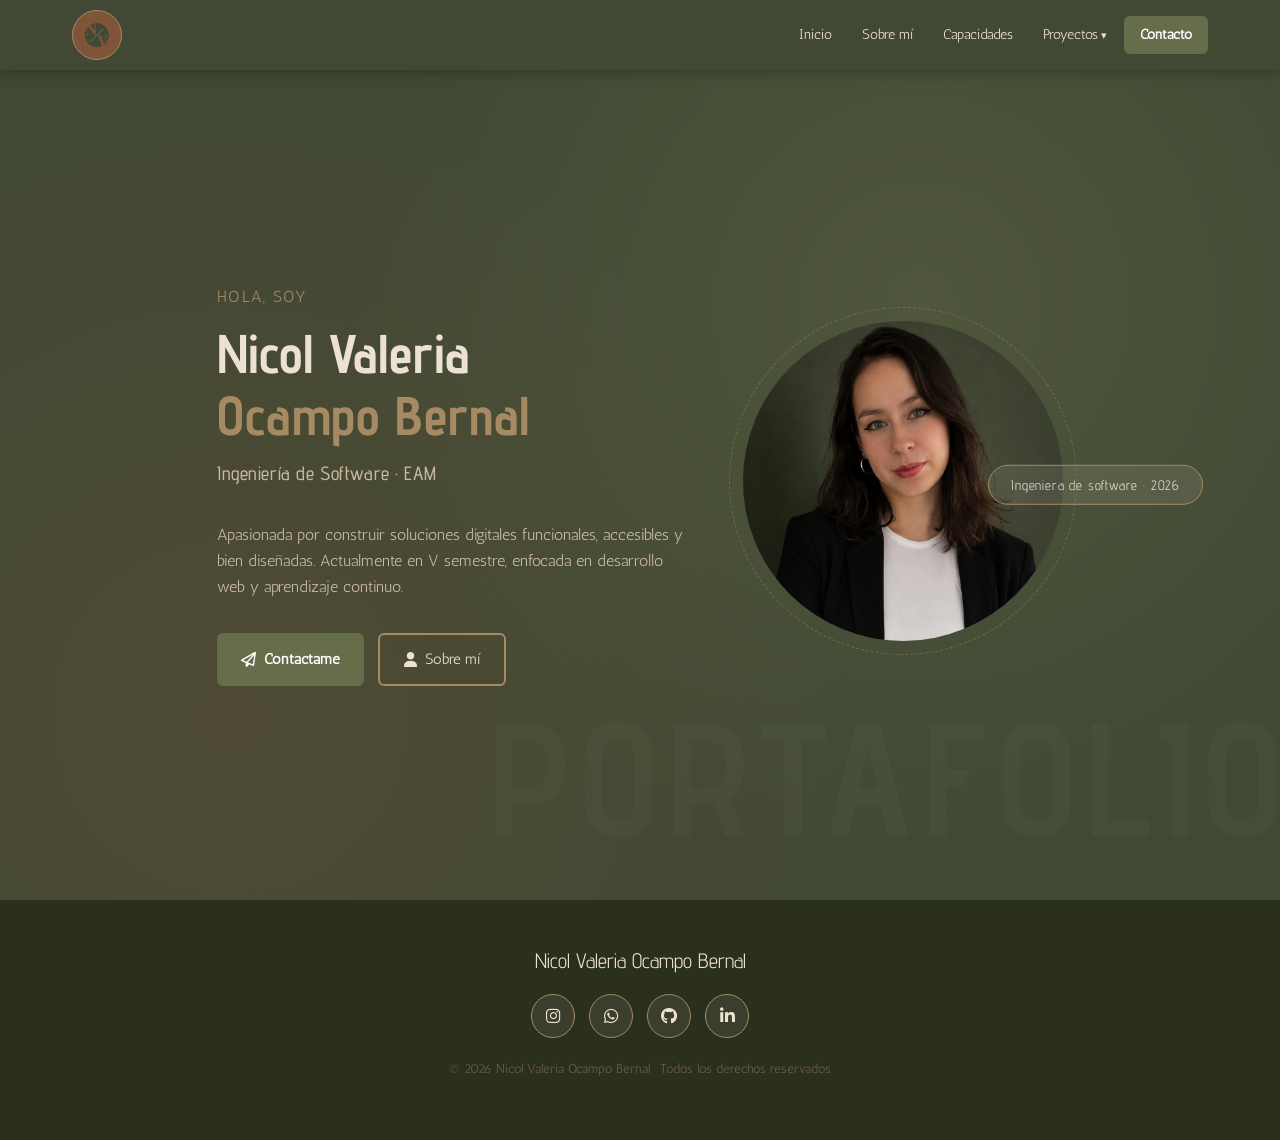
==== index.html @ 6e6e70b7 "Listo" ====
<!DOCTYPE html>
<html lang="es">
<head>
    <meta charset="UTF-8">
    <meta name="viewport" content="width=device-width, initial-scale=1.0">
    <title>Inicio — Portafolio</title>

    <link href="https://fonts.googleapis.com/css2?family=Advent+Pro&family=Antic&display=swap" rel="stylesheet">
    <link rel="stylesheet" href="https://cdnjs.cloudflare.com/ajax/libs/font-awesome/6.5.1/css/all.min.css">
    <link rel="stylesheet" href="../css/style.css">
</head>
<body>

<header>
    <div class="header-inner">
        <div class="header-logo">
            <img src="./img/NVverde.png" alt="Logo">
        </div>
        <nav aria-label="Navegación principal">
            <ul>
                <li><a href="index.html">Inicio</a></li>
                <li><a href="./html/sobre-mi.html">Sobre mí</a></li>
                <li><a href="./html/capacidades.html">Capacidades</a></li>
                <li class="has-submenu">
                    <a href="./html/proyectos.html" aria-haspopup="true">Proyectos</a>
                    <ul class="submenu" role="menu">
                        <li role="menuitem"><a href="#proyectos" onclick="showTab('p1')">Calculadora Web</a></li>
                        <li role="menuitem"><a href="#proyectos" onclick="showTab('p2')">App del Clima</a></li>
                        <li role="menuitem"><a href="#proyectos" onclick="showTab('p3')">CRUD de Tareas</a></li>
                    </ul>
                </li>
                <li class="nav-cta"><a href="./html/contacto.html">Contacto</a></li>
            </ul>
        </nav>
    </div>
</header>

<main>
    <section id="inicio">
        <div class="container">
            <div class="hero-inner">
                <div class="hero-text fade-in">
                    <small> Hola, soy</small>
                    <h1>Nicol Valeria<br /><span>Ocampo Bernal</span></h1>
                    <p class="hero-role">Ingeniería de Software · EAM</p>
                    <p>Apasionada por construir soluciones digitales funcionales, accesibles y bien diseñadas. Actualmente en V semestre, enfocada en desarrollo web y aprendizaje continuo.</p>
                    <div class="hero-actions">
                        <a href="./html/contacto.html" class="btn btn-primary"><i class="fa-regular fa-paper-plane"></i> Contáctame</a>
                        <a href="./html/sobre-mi.html"  class="btn btn-outline"><i class="fa-solid fa-user"></i> Sobre mí</a>
                    </div>
                </div>

                <div class="hero-visual fade-in" style="transition-delay:.18s">
                    <div class="avatar-ring">
                        <div class="avatar-circle">
                            <img src="./img/io.png" alt="Foto de perfil">
                        </div>
                    </div>
                </div>
                    <div class="hero-badge">Ingeniera de software · 2026</div>
                </div>
            </div>
        </div>
    </section>
</main>

<script src="script.js"></script>
</body>
<footer>
    <div class="footer-inner">
        <p class="footer-name">Nicol Valeria Ocampo Bernal</p>
        <div class="footer-social">
            <a href="https://www.instagram.com/nicolsita9906/" class="social-btn" aria-label="Instagram"><i class="fa-brands fa-instagram"></i></a>
            <a href="https://wa.me/573004217628" class="social-btn" aria-label="WhatsApp"><i class="fa-brands fa-whatsapp"></i></a>
            <a href="https://github.com/Nicolsita9906" class="social-btn" aria-label="GitHub"><i class="fa-brands fa-github"></i></a>
            <a href="https://www.linkedin.com/in/nicol-valeria-ocampo-bernal-25b76735a/" class="social-btn" aria-label="LinkedIn"><i class="fa-brands fa-linkedin-in"></i></a>
        </div>
        <p class="footer-copy">&copy; 2026 Nicol Valeria Ocampo Bernal · Todos los derechos reservados</p>
    </div>
</footer>
</html>
---- css/style.css ----
:root {
    --brown-dark:   #7f5539;
    --brown-mid:    #a68a64;
    --cream:        #ede0d4;
    --green-accent: #656d4a;
    --green-dark:   #414833;
    --hover-green:  #2F4228;
    --hover-link:   #A68B5B;
    --active-btn:   #1E2D1A;
    --focus-color:  #4A6741;
    --font-title: 'Advent Pro', sans-serif;
    --font-body:  'Antic', serif;
    --section-pad: 72px 0;
    --card-pad: 20px 24px;
    --btn-pad: 12px 24px;
}

*, *::before, *::after { box-sizing: border-box; margin: 0; padding: 0; }
html { scroll-behavior: smooth; }
body { background: var(--cream); color: var(--green-dark); font-family: var(--font-body); font-size: 16px; line-height: 1.65; }

h1 { font-family: var(--font-title); font-weight: 700; font-size: 2.25rem; line-height: 1.15; }
h2 { font-family: var(--font-title); font-weight: 600; font-size: 1.75rem; }
h3 { font-family: var(--font-title); font-weight: 500; font-size: 1.375rem; }
h4 { font-family: var(--font-body); font-weight: 400; font-size: 1.125rem; }
p  { margin-bottom: 16px; }
a  { text-decoration: none; color: inherit; }

/* HEADER */
header {
    position: fixed; top: 0; left: 0; right: 0; z-index: 1000;
    background: var(--green-dark);
    box-shadow: 0 2px 14px rgba(0,0,0,.3);
}
.header-inner {
    max-width: 1200px; margin: 0 auto; padding: 0 32px;
    height: 70px; display: flex; align-items: center; gap: 20px;
}
.header-logo {
    width: 50px;
    height: 50px;
    border-radius: 50%;
    border: 1px solid var(--brown-mid);
    background: var(--brown-dark);
    display: flex;
    align-items: center;
    justify-content: center;
    flex-shrink: 0;
    overflow: hidden;
    display: block;
}

.header-logo img {
    width: 100%;
    height: 100%;
    object-fit: contain;
}
nav { margin-left: auto; }
nav ul { list-style: none; display: flex; align-items: center; gap: 4px; }
nav ul li { position: relative; }
nav ul li a {
    font-family: var(--font-body); font-size: .9rem; color: var(--cream);
    padding: 6px 13px; border-radius: 4px; display: block;
    transition: color .2s;
}
nav ul li a:hover { color: var(--hover-link); text-decoration: underline; }
nav ul li a:focus-visible { outline: 2px solid var(--focus-color); }
nav ul li.nav-cta a {
    background: var(--green-accent); color: #fff;
    border-radius: 6px; padding: 7px 16px; font-weight: 600;
}
nav ul li.nav-cta a:hover { background: var(--hover-green); text-decoration: none; }
.has-submenu > a::after { content: " ▾"; font-size: .68rem; }
.submenu {
    display: none; position: absolute; top: calc(100% + 8px); left: 0;
    background: var(--green-dark); border: 1px solid var(--brown-mid);
    border-radius: 8px; min-width: 210px; padding: 6px 0;
    box-shadow: 0 8px 24px rgba(0,0,0,.3);
}
.has-submenu:hover .submenu,
.has-submenu:focus-within .submenu { display: block; }
.submenu li a { padding: 10px 20px; font-size: .85rem; border-radius: 0; }
.submenu li a:hover { background: rgba(255,255,255,.07); color: var(--hover-link); text-decoration: none; }

main { margin-top: 70px; }

.container { max-width: 1200px; margin: 0 auto; padding: 0 32px; }

section { padding: var(--section-pad); }

.section-label {
    display: flex; align-items: center; gap: 14px; margin-bottom: 44px;
}
.section-label h2 { color: var(--brown-dark); white-space: nowrap; }
.section-label::after {
    content: ''; flex: 1; height: 2px;
    background: linear-gradient(to right, var(--brown-mid), transparent);
    border-radius: 2px;
}

/* BUTTONS */
.btn {
    display: inline-flex; align-items: center; gap: 8px;
    padding: var(--btn-pad); border-radius: 6px;
    font-family: var(--font-body); font-size: .9375rem;
    cursor: pointer; transition: background .2s, transform .15s, color .2s, border-color .2s;
    border: none;
}
.btn:focus-visible { outline: 2px solid var(--focus-color); }
.btn:active { transform: scale(0.97); background: var(--active-btn); }
.btn-primary { background: var(--green-accent); color: #fff; font-weight: 600; }
.btn-primary:hover { background: var(--hover-green); }
.btn-outline { background: transparent; color: var(--cream); border: 2px solid var(--brown-mid); }
.btn-outline:hover { border-color: var(--hover-link); color: var(--hover-link); }

/* HERO */
#inicio {
    background: var(--green-dark); min-height: calc(100vh - 70px);
    display: flex; align-items: center; position: relative; overflow: hidden;
}
#inicio::before {
    content: ''; position: absolute; inset: 0; pointer-events: none;
    background-image:
            radial-gradient(circle at 72% 28%, rgba(101,109,74,.38) 0%, transparent 52%),
            radial-gradient(circle at 18% 78%, rgba(127,85,57,.22) 0%, transparent 50%);
}
#inicio::after {
    content: 'PORTAFOLIO'; position: absolute; bottom: -10px; right: -10px;
    font-family: var(--font-title); font-size: 10rem; font-weight: 700;
    color: rgba(255,255,255,.025); letter-spacing: .05em; pointer-events: none; user-select: none;
    white-space: nowrap;
}
.hero-inner {
    display: flex; align-items: center; justify-content: space-between;
    gap: 56px; position: relative; z-index: 1; width: 100%;
}
.hero-text { flex: 1; }
.hero-text small {
    font-size: 1rem; color: var(--brown-mid); letter-spacing: .08em;
    text-transform: uppercase; display: block; margin-bottom: 12px;
}
.hero-text h1 { font-size: clamp(2.1rem, 4.5vw, 3.4rem); color: var(--cream); margin-bottom: 10px; }
.hero-text h1 span { color: var(--brown-mid); }
.hero-role {
    font-family: var(--font-title); font-size: 1.2rem; font-weight: 500;
    color: var(--green-accent); margin-bottom: 22px; letter-spacing: .03em;
}
.hero-text p { color: #c8b89e; max-width: 470px; margin-bottom: 32px; }
.hero-actions { display: flex; gap: 14px; flex-wrap: wrap; }

.hero-visual { flex-shrink: 0; text-align: center; }
.avatar-ring {
    position: relative; display: inline-block;
}
.avatar-ring::before {
    content: ''; position: absolute; inset: -14px; border-radius: 50%;
    border: 1px dashed var(--brown-mid); opacity: .45;
    animation: spin 22s linear infinite;
}
@keyframes spin { to { transform: rotate(360deg); } }
.avatar-circle {
    width: 320px;
    height: 320px;
    border-radius: 50%;
    overflow: hidden;
}

.avatar-circle img {
    width: 100%;
    height: 100%;
    object-fit: cover;
    object-position: center top;
}
.hero-badge {
    position: absolute;
    right: -140px;
    top: 50%;
    transform: translateY(-50%);

    background: rgba(237,224,212,.1);
    color: var(--cream);
    padding: 8px 22px;
    border-radius: 20px;
    border: 1px solid var(--brown-mid);
    font-family: var(--font-title);
    font-size: .85rem;
    letter-spacing: .06em;
    white-space: nowrap;
}

/* SOBRE MÍ */
#sobre-mi { background: var(--cream); }
.sobre-grid { display: flex; gap: 64px; align-items: flex-start; }
.sobre-text { flex: 1; }
.sobre-text p { color: #4a3b2c; }
.sobre-aside { flex-shrink: 0; width: 260px; display: flex; flex-direction: column; gap: 16px; align-items: center; }
.sobre-img {
    width: 300px;
    height: 300px;
    border-radius: 20px;
    overflow: hidden;
}

.sobre-img img {
    width: 100%;
    height: 100%;
    object-fit: cover;
    object-position: center top;
    display: block;
}
.chips { display: flex; flex-direction: column; gap: 10px; width: 100%; }
.chip {
    background: var(--green-dark); color: var(--cream);
    border-radius: 8px; padding: 10px 16px; font-size: .875rem;
    display: flex; align-items: center; gap: 10px;
}
.chip i { color: var(--brown-mid); width: 16px; text-align: center; }

/* CAPACIDADES */
#capacidades { background: #e6d5c0; }
.skills-grid {
    display: grid; grid-template-columns: repeat(4, 1fr); gap: 24px;
}
.skill-card {
    background: #fff; border: 1px solid #A68B5B;
    border-radius: 12px; padding: var(--card-pad);
    text-align: center;
    transition: transform .2s, box-shadow .2s, border-color .2s;
}
.skill-card:hover {
    transform: translateY(-5px);
    box-shadow: 0 14px 36px rgba(127,85,57,.18);
    border-color: var(--brown-dark);
}
.skill-icon {
    width: 52px; height: 52px; border-radius: 50%;
    background: var(--green-dark); margin: 0 auto 14px;
    display: flex; align-items: center; justify-content: center;
    font-size: 1.4rem; color: var(--cream);
}
.skill-card h3 { font-size: 1.05rem; color: var(--brown-dark); margin-bottom: 5px; }
.skill-card p { font-size: .825rem; color: #6b5040; margin: 0; }
.skill-bar { margin-top: 12px; height: 6px; background: var(--cream); border-radius: 3px; overflow: hidden; }
.skill-bar-fill {
    height: 100%; border-radius: 3px;
    background: linear-gradient(to right, var(--brown-dark), var(--green-accent));
}
.skill-pct { font-size: .78rem; color: var(--brown-mid); margin-top: 4px; }

/* PROYECTOS */
#proyectos { background: var(--cream); }
.project-tabs { display: flex; gap: 12px; margin-bottom: 40px; flex-wrap: wrap; }
.tab-btn {
    padding: 8px 22px; border: 1px solid var(--brown-mid);
    border-radius: 20px; background: transparent;
    color: var(--green-dark); font-family: var(--font-body); font-size: .9rem;
    cursor: pointer; transition: background .2s, color .2s, border-color .2s;
}
.tab-btn:hover { background: var(--brown-mid); color: #fff; border-color: var(--brown-mid); }
.tab-btn.active { background: var(--green-dark); color: #fff; border-color: var(--green-dark); }
.tab-btn:focus-visible { outline: 2px solid var(--focus-color); }

.project-panel { display: none; }
.project-panel.active { display: block; }
.project-card {
    background: #fff; border: 1px solid var(--brown-mid);
    border-radius: 14px; padding: var(--card-pad);
    display: flex; gap: 32px; align-items: flex-start;
    transition: box-shadow .2s;
}
.project-card:hover { box-shadow: 0 10px 30px rgba(127,85,57,.15); }
.project-thumb {
    width: 200px; height: 150px; flex-shrink: 0;
    border-radius: 10px; background: var(--green-dark);
    display: flex; align-items: center; justify-content: center;
    color: var(--cream); font-size: 2.8rem;
}
.project-info h3 { color: var(--brown-dark); margin-bottom: 10px; }
.project-info p { font-size: .9375rem; color: #4a3b2c; }
.tags { display: flex; gap: 8px; flex-wrap: wrap; margin-top: 14px; }
.tag {
    background: var(--cream); border: 1px solid var(--brown-mid);
    border-radius: 12px; padding: 2px 13px;
    font-size: .8125rem; color: var(--brown-dark);
}

/* CONTACTO */
#contacto { background: var(--green-dark); }
#contacto .section-label h2 { color: var(--cream); }
.contact-grid { display: flex; gap: 64px; align-items: flex-start; }
.contact-form { flex: 1; }
.form-group { margin-bottom: 20px; }
.form-group label {
    display: block; font-size: .875rem; color: var(--brown-mid);
    margin-bottom: 6px; letter-spacing: .04em;
}
.form-group input, .form-group textarea {
    width: 100%; background: rgba(237,224,212,.06);
    border: 1px solid var(--brown-mid); border-radius: 8px;
    padding: 12px 16px; font-family: var(--font-body); font-size: 1rem;
    color: var(--cream); transition: border-color .2s, box-shadow .2s; resize: vertical;
}
.form-group input::placeholder, .form-group textarea::placeholder { color: rgba(237,224,212,.3); }
.form-group input:focus, .form-group textarea:focus {
    outline: none; border-color: var(--green-accent);
    box-shadow: 0 0 0 2px rgba(101,109,74,.28);
}
.form-group textarea { min-height: 140px; }
.form-disabled { opacity: .5; cursor: not-allowed; }

.contact-info { width: 300px; flex-shrink: 0; }
.contact-info h3 { color: var(--cream); margin-bottom: 22px; font-size: 1.25rem; }
.info-item {
    display: flex; align-items: center; gap: 14px;
    padding: 14px 0; border-bottom: 1px solid rgba(166,138,100,.22);
}
.info-icon {
    width: 40px; height: 40px; border-radius: 50%;
    background: var(--brown-dark); flex-shrink: 0;
    display: flex; align-items: center; justify-content: center;
    color: var(--cream);
}
.info-item span { font-size: .9rem; color: #c8b89e; }
.social-links { margin-top: 28px; }
.social-links p { color: var(--brown-mid); font-size: .875rem; margin-bottom: 14px; }
.social-row { display: flex; gap: 12px; }
.social-btn {
    width: 44px; height: 44px; border-radius: 50%;
    background: rgba(237,224,212,.08); border: 1px solid var(--brown-mid);
    display: flex; align-items: center; justify-content: center;
    color: var(--cream); font-size: 1.05rem;
    transition: background .2s, border-color .2s;
}
.social-btn:hover { background: var(--green-accent); border-color: var(--green-accent); }
.social-btn:focus-visible { outline: 2px solid var(--focus-color); }

/* FOOTER */
footer {
    background: #2b2f1e; padding: 44px 32px; text-align: center;
}
.footer-inner { max-width: 1200px; margin: 0 auto; }
.footer-name {
    font-family: var(--font-title); font-size: 1.3rem;
    color: var(--cream); margin-bottom: 16px;
}
.footer-social { display: flex; justify-content: center; gap: 14px; margin-bottom: 20px; }
.footer-copy { font-size: 0.8125rem; color: #6b5e47; }

/* TOAST */
.toast {
    position: fixed; bottom: 32px; right: 32px;
    background: var(--green-accent); color: #fff;
    padding: 14px 24px; border-radius: 8px; font-size: .9375rem;
    opacity: 0; transform: translateY(14px);
    transition: opacity .3s, transform .3s;
    z-index: 9999; pointer-events: none;
}
.toast.show { opacity: 1; transform: translateY(0); }

/* RESPONSIVE */
@media (max-width: 920px) {
    .skills-grid { grid-template-columns: repeat(2, 1fr); }
    .hero-inner, .sobre-grid, .contact-grid { flex-direction: column; }
    .sobre-aside, .contact-info { width: 100%; }
    .avatar-circle { width: 220px; height: 220px; }
    .project-card { flex-direction: column; }
    .project-thumb { width: 100%; height: 140px; }
    nav ul li a { padding: 5px 8px; font-size: .82rem; }
}
@media (max-width: 580px) {
    .skills-grid { grid-template-columns: repeat(2, 1fr); }
    .hero-text h1 { font-size: 1.85rem; }
    .header-inner { padding: 0 16px; }
    .container { padding: 0 16px; }
}
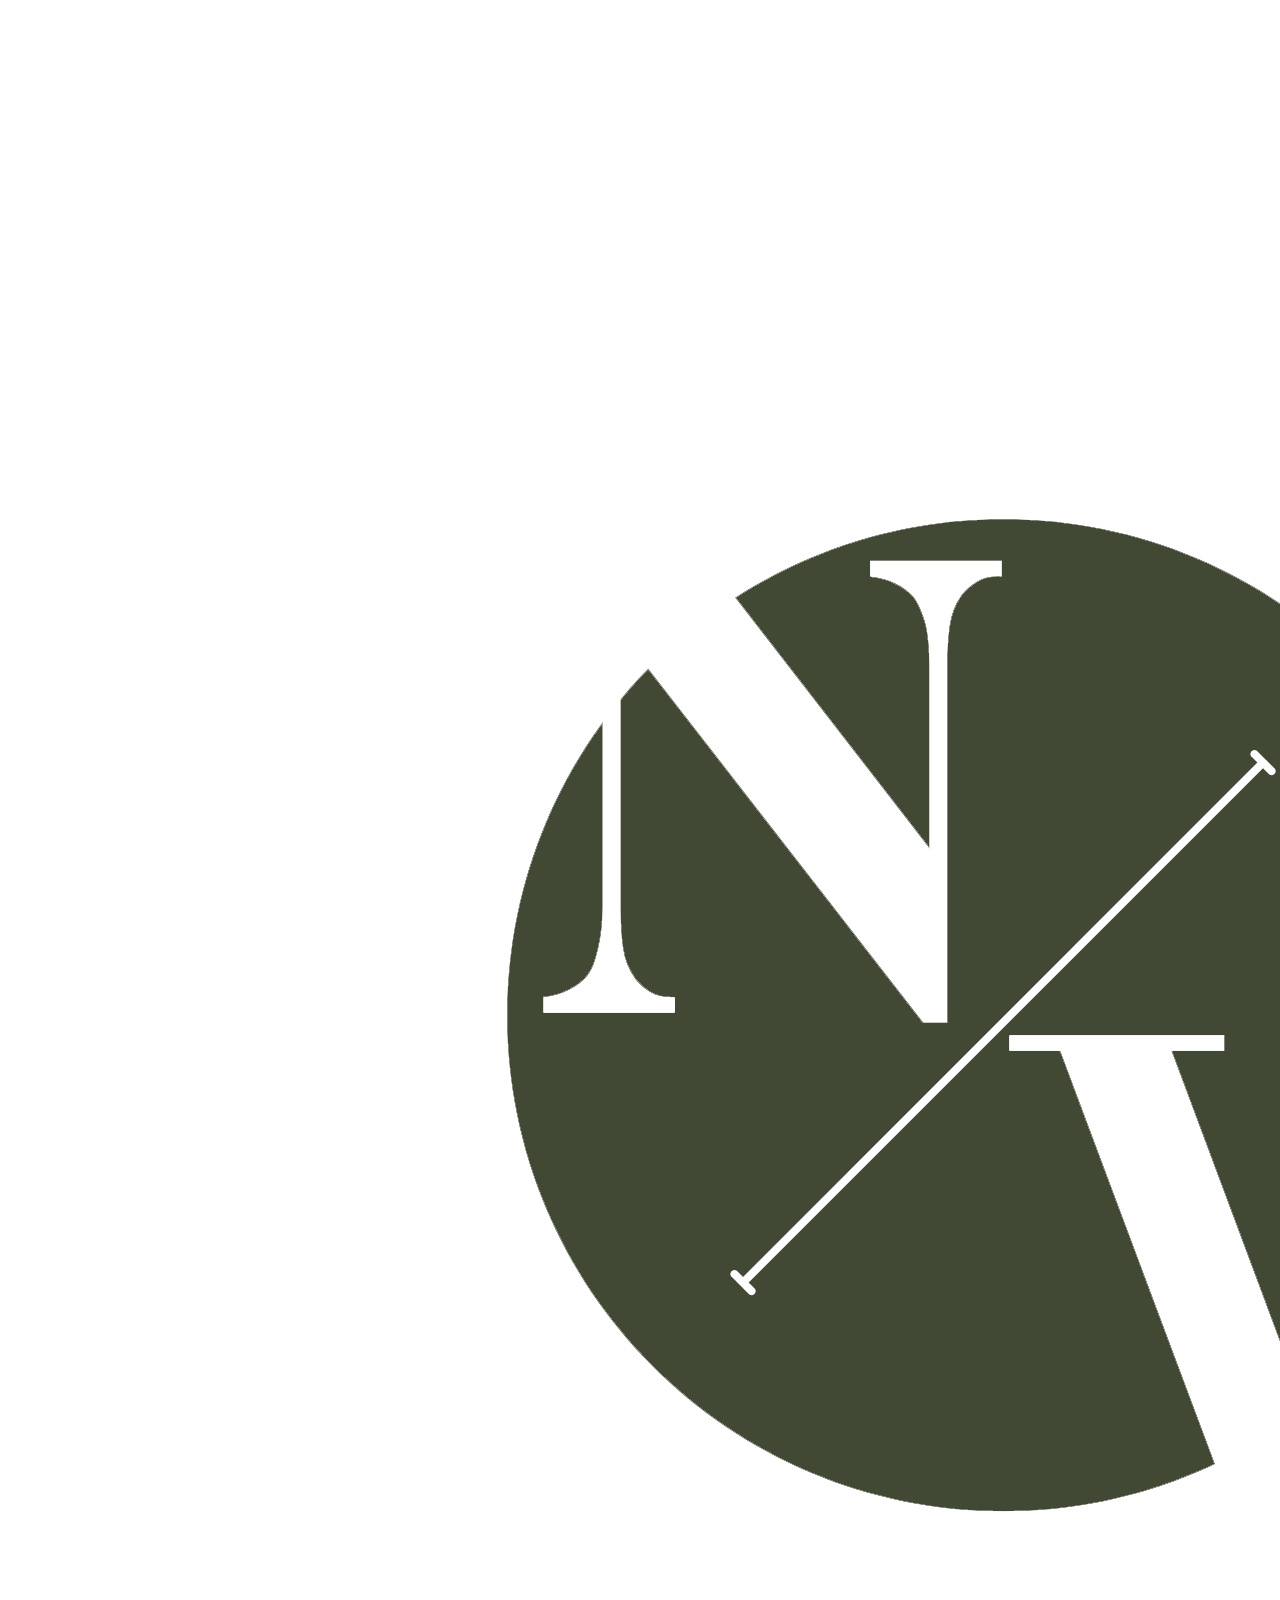
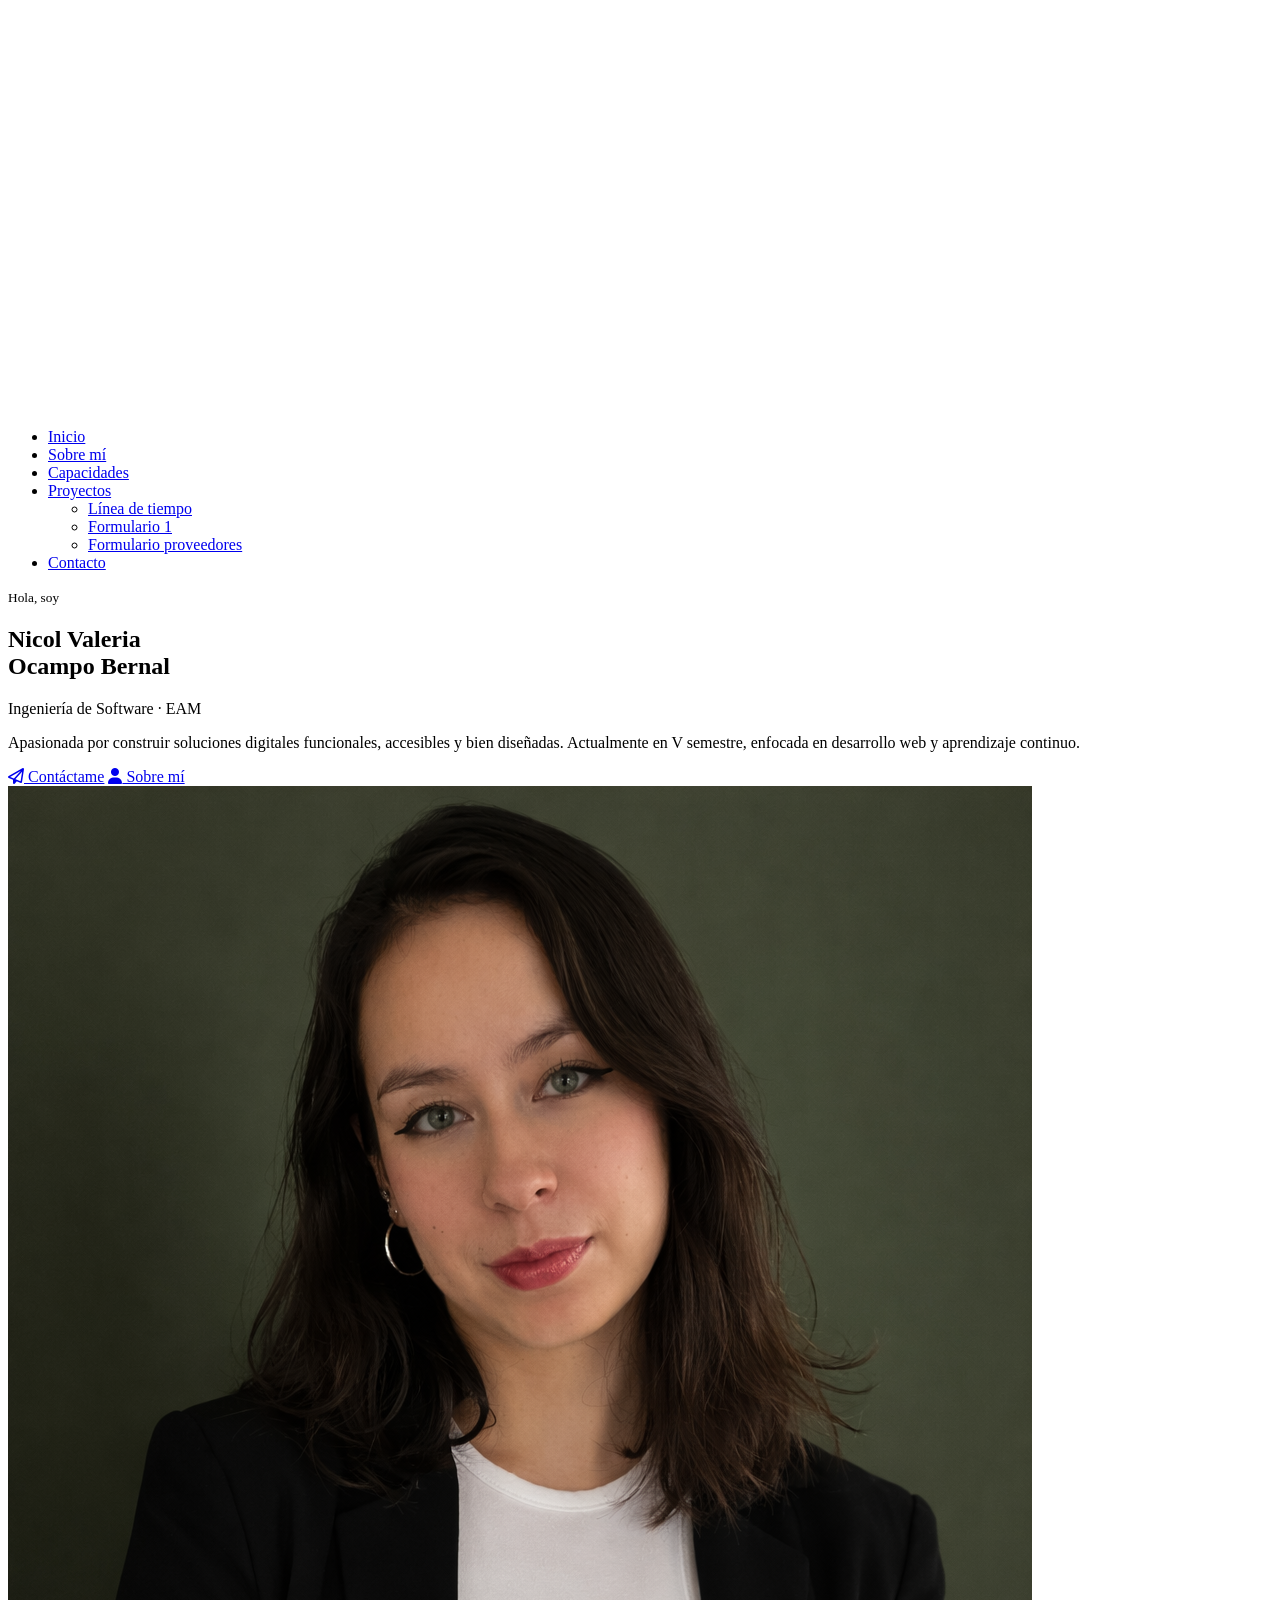
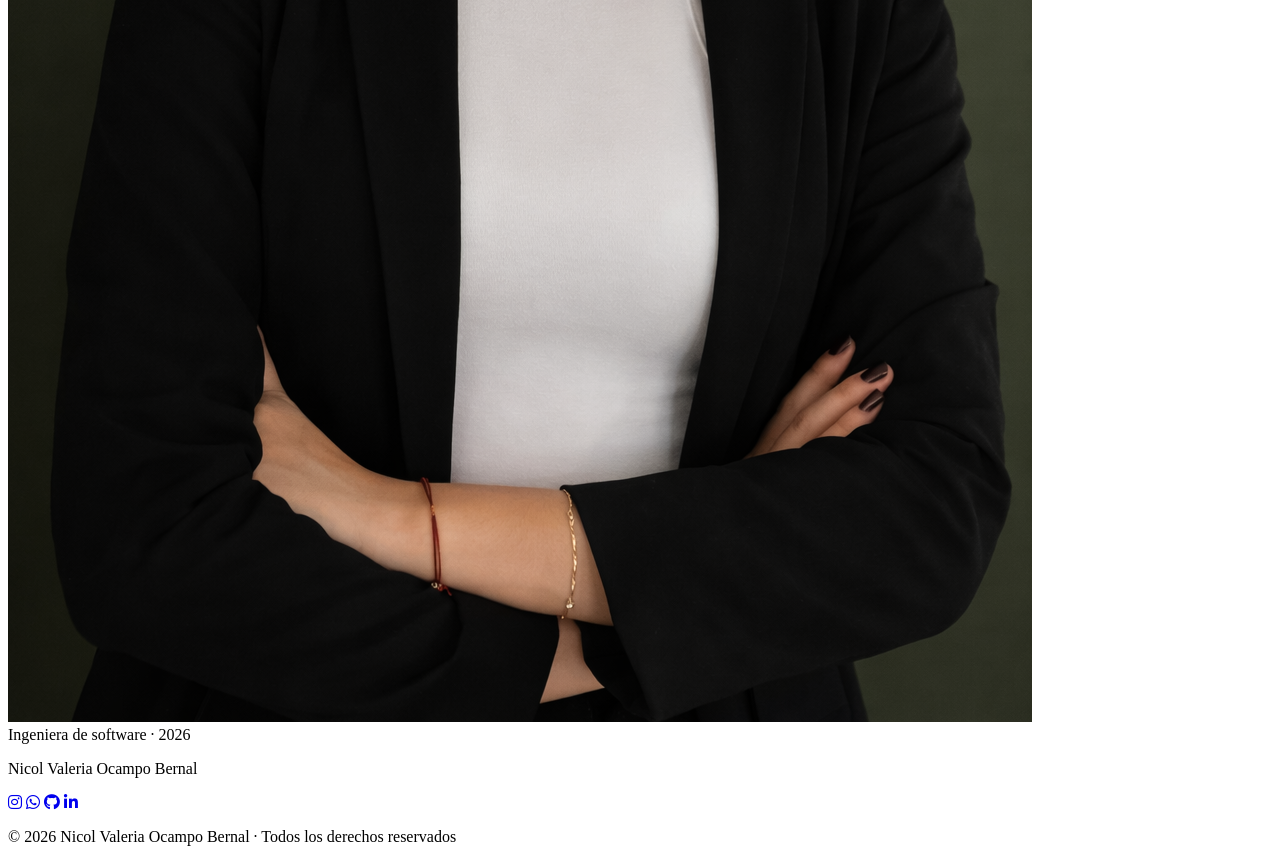
==== commit 73c20eda: "prueba" ====
--- a/index.html
+++ b/index.html
@@ -7,7 +7,7 @@
 
     <link href="https://fonts.googleapis.com/css2?family=Advent+Pro&family=Antic&display=swap" rel="stylesheet">
     <link rel="stylesheet" href="https://cdnjs.cloudflare.com/ajax/libs/font-awesome/6.5.1/css/all.min.css">
-    <link rel="stylesheet" href="../css/style.css">
+    <link rel="stylesheet" href="/Portafolio-web/css/style.css">
 </head>
 <body>
 
@@ -24,9 +24,9 @@
                 <li class="has-submenu">
                     <a href="./html/proyectos.html" aria-haspopup="true">Proyectos</a>
                     <ul class="submenu" role="menu">
-                        <li role="menuitem"><a href="#proyectos" onclick="showTab('p1')">Calculadora Web</a></li>
-                        <li role="menuitem"><a href="#proyectos" onclick="showTab('p2')">App del Clima</a></li>
-                        <li role="menuitem"><a href="#proyectos" onclick="showTab('p3')">CRUD de Tareas</a></li>
+                        <li role="menuitem"><a href="#proyectos" onclick="showTab('p1')">Línea de tiempo</a></li>
+                        <li role="menuitem"><a href="#proyectos" onclick="showTab('p2')">Formulario 1</a></li>
+                        <li role="menuitem"><a href="#proyectos" onclick="showTab('p3')">Formulario proveedores</a></li>
                     </ul>
                 </li>
                 <li class="nav-cta"><a href="./html/contacto.html">Contacto</a></li>
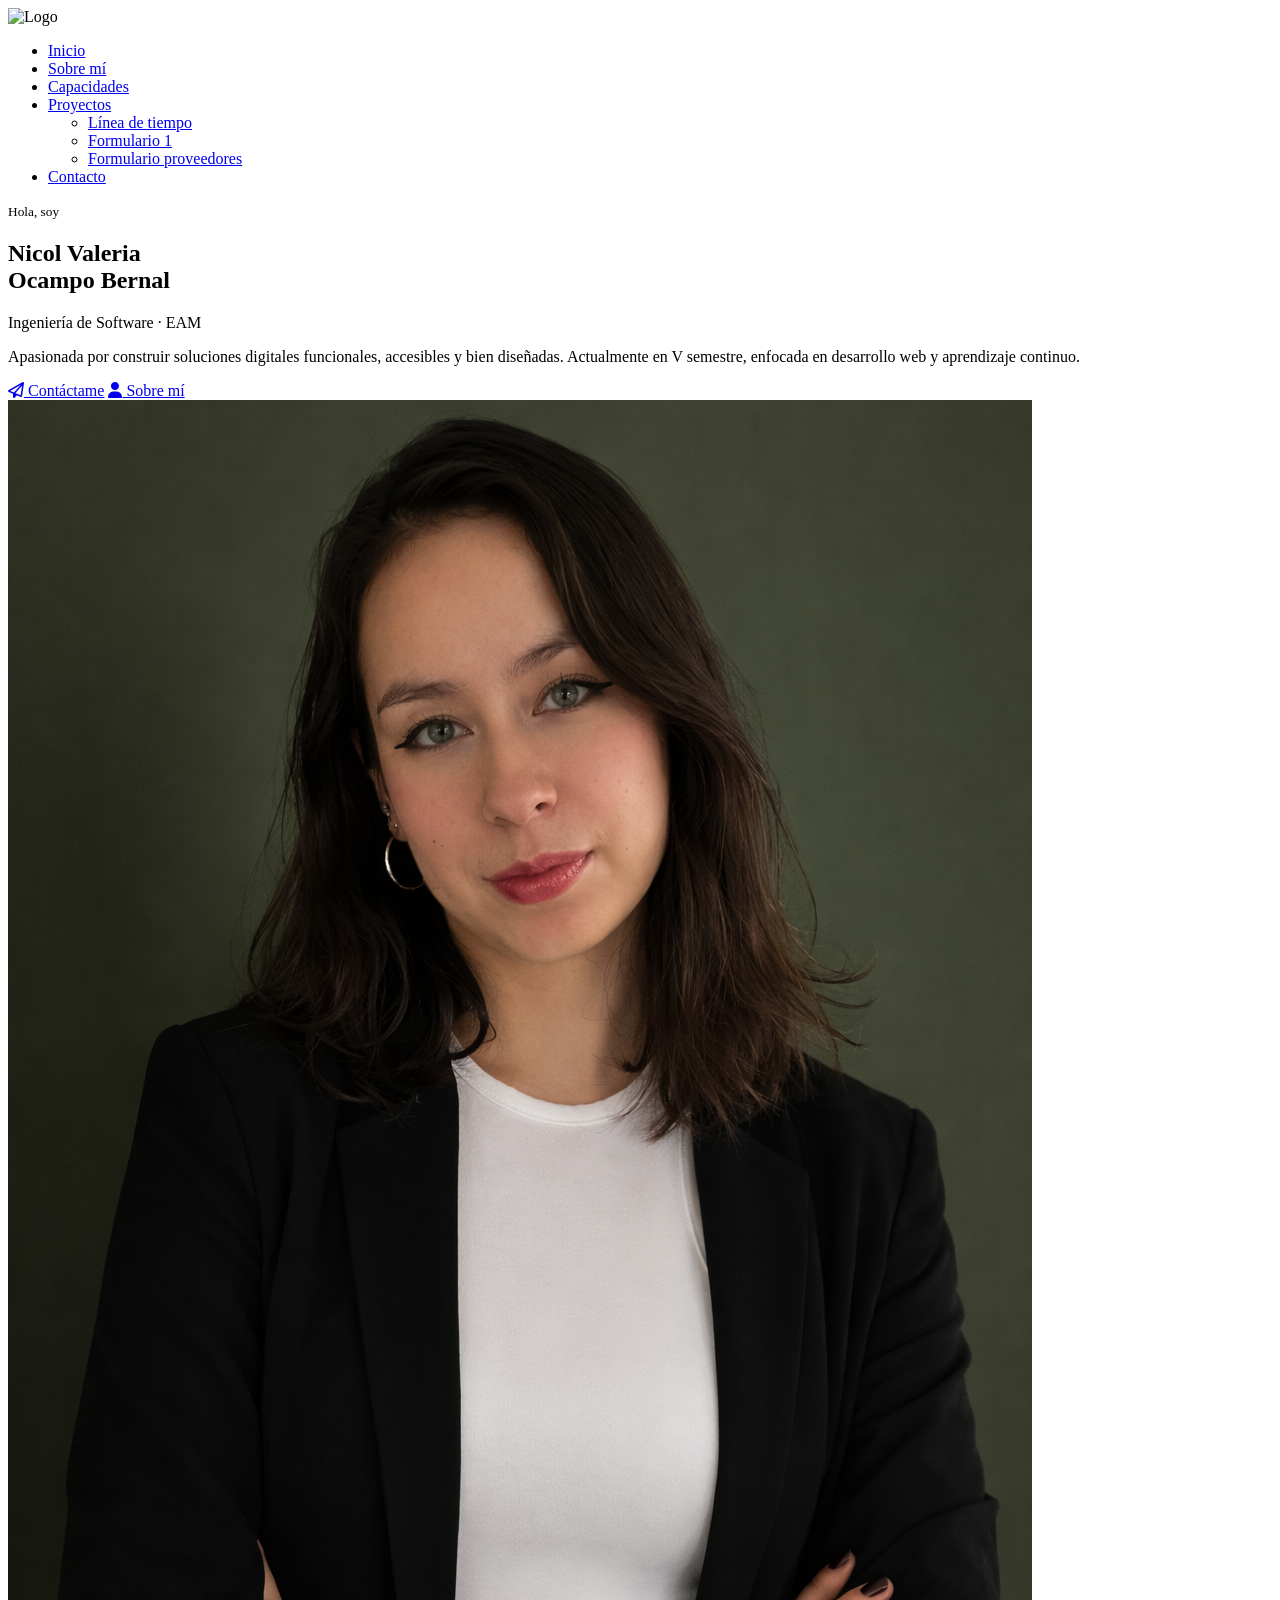
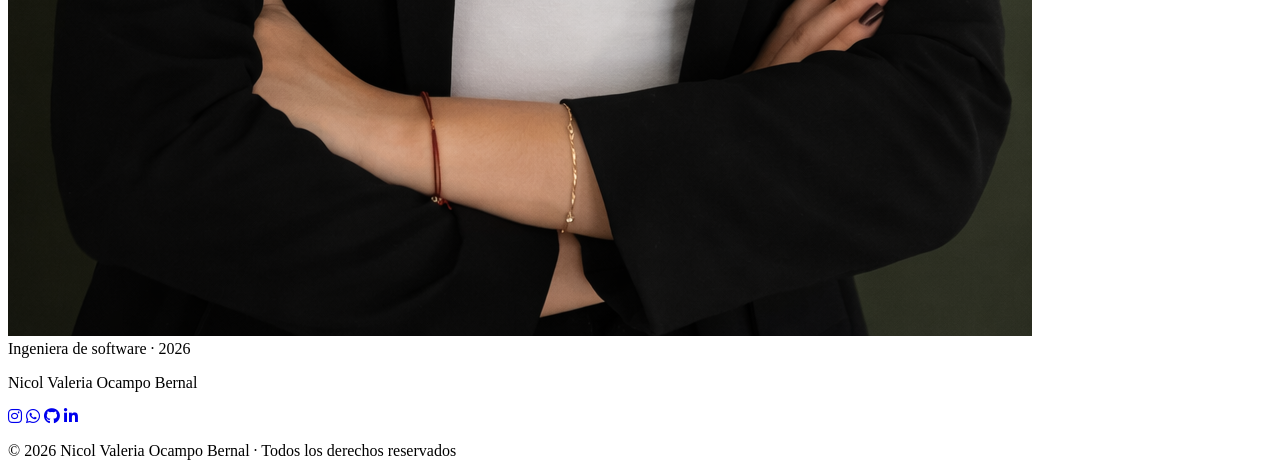
==== commit 52e8aeb1: "intento 4" ====
--- a/index.html
+++ b/index.html
@@ -14,22 +14,33 @@
 <header>
     <div class="header-inner">
         <div class="header-logo">
-            <img src="./img/NVverde.png" alt="Logo">
+            <img src="/Portafolio-web/img/NVverde.png" alt="Logo">
         </div>
+
         <nav aria-label="Navegación principal">
             <ul>
-                <li><a href="index.html">Inicio</a></li>
-                <li><a href="./html/sobre-mi.html">Sobre mí</a></li>
-                <li><a href="./html/capacidades.html">Capacidades</a></li>
+                <li><a href="/Portafolio-web/index.html">Inicio</a></li>
+                <li><a href="/Portafolio-web/html/sobre-mi.html">Sobre mí</a></li>
+                <li><a href="/Portafolio-web/html/capacidades.html">Capacidades</a></li>
+
                 <li class="has-submenu">
-                    <a href="./html/proyectos.html" aria-haspopup="true">Proyectos</a>
+                    <a href="/Portafolio-web/html/proyectos.html" aria-haspopup="true">Proyectos</a>
                     <ul class="submenu" role="menu">
-                        <li role="menuitem"><a href="#proyectos" onclick="showTab('p1')">Línea de tiempo</a></li>
-                        <li role="menuitem"><a href="#proyectos" onclick="showTab('p2')">Formulario 1</a></li>
-                        <li role="menuitem"><a href="#proyectos" onclick="showTab('p3')">Formulario proveedores</a></li>
+                        <li role="menuitem">
+                            <a href="/Portafolio-web/html/proyectos.html#proyectos" onclick="showTab('p1')">Línea de tiempo</a>
+                        </li>
+                        <li role="menuitem">
+                            <a href="/Portafolio-web/html/proyectos.html#proyectos" onclick="showTab('p2')">Formulario 1</a>
+                        </li>
+                        <li role="menuitem">
+                            <a href="/Portafolio-web/html/proyectos.html#proyectos" onclick="showTab('p3')">Formulario proveedores</a>
+                        </li>
                     </ul>
                 </li>
-                <li class="nav-cta"><a href="./html/contacto.html">Contacto</a></li>
+
+                <li class="nav-cta">
+                    <a href="/Portafolio-web/html/contacto.html">Contacto</a>
+                </li>
             </ul>
         </nav>
     </div>
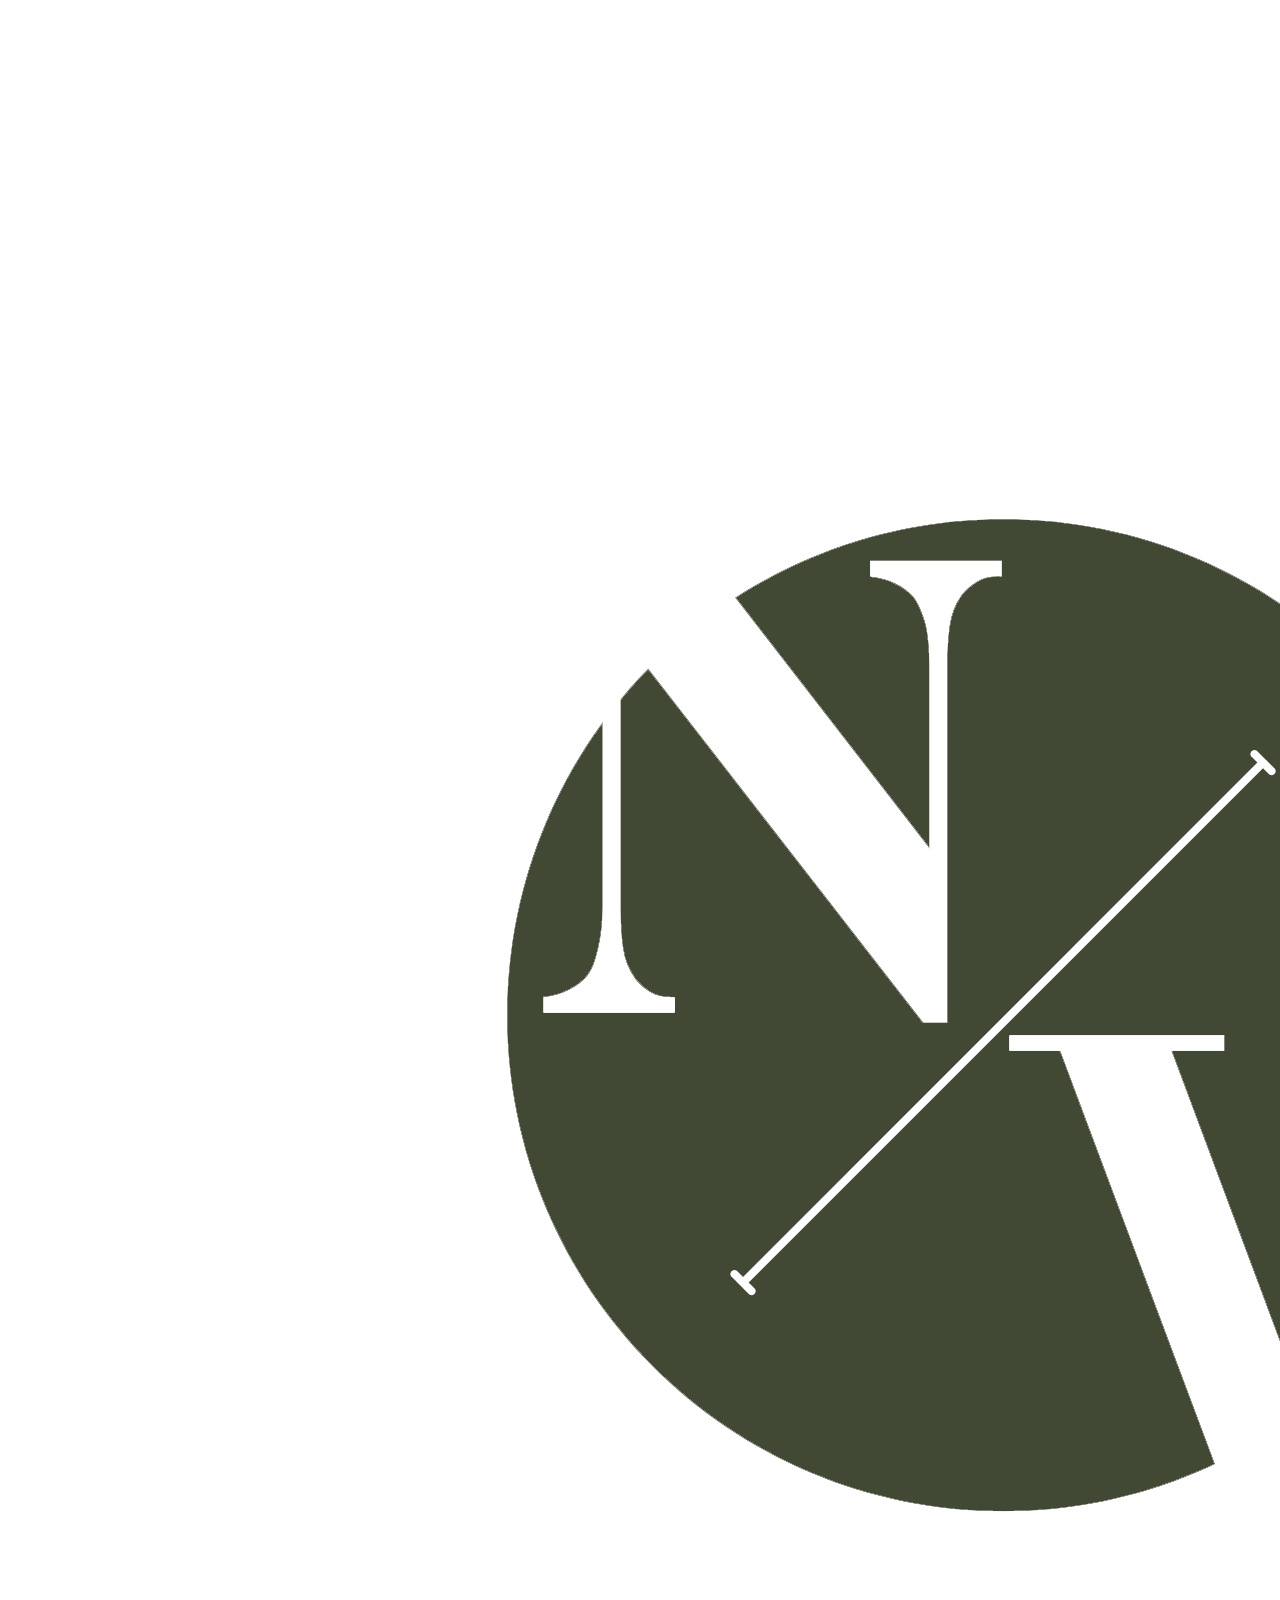
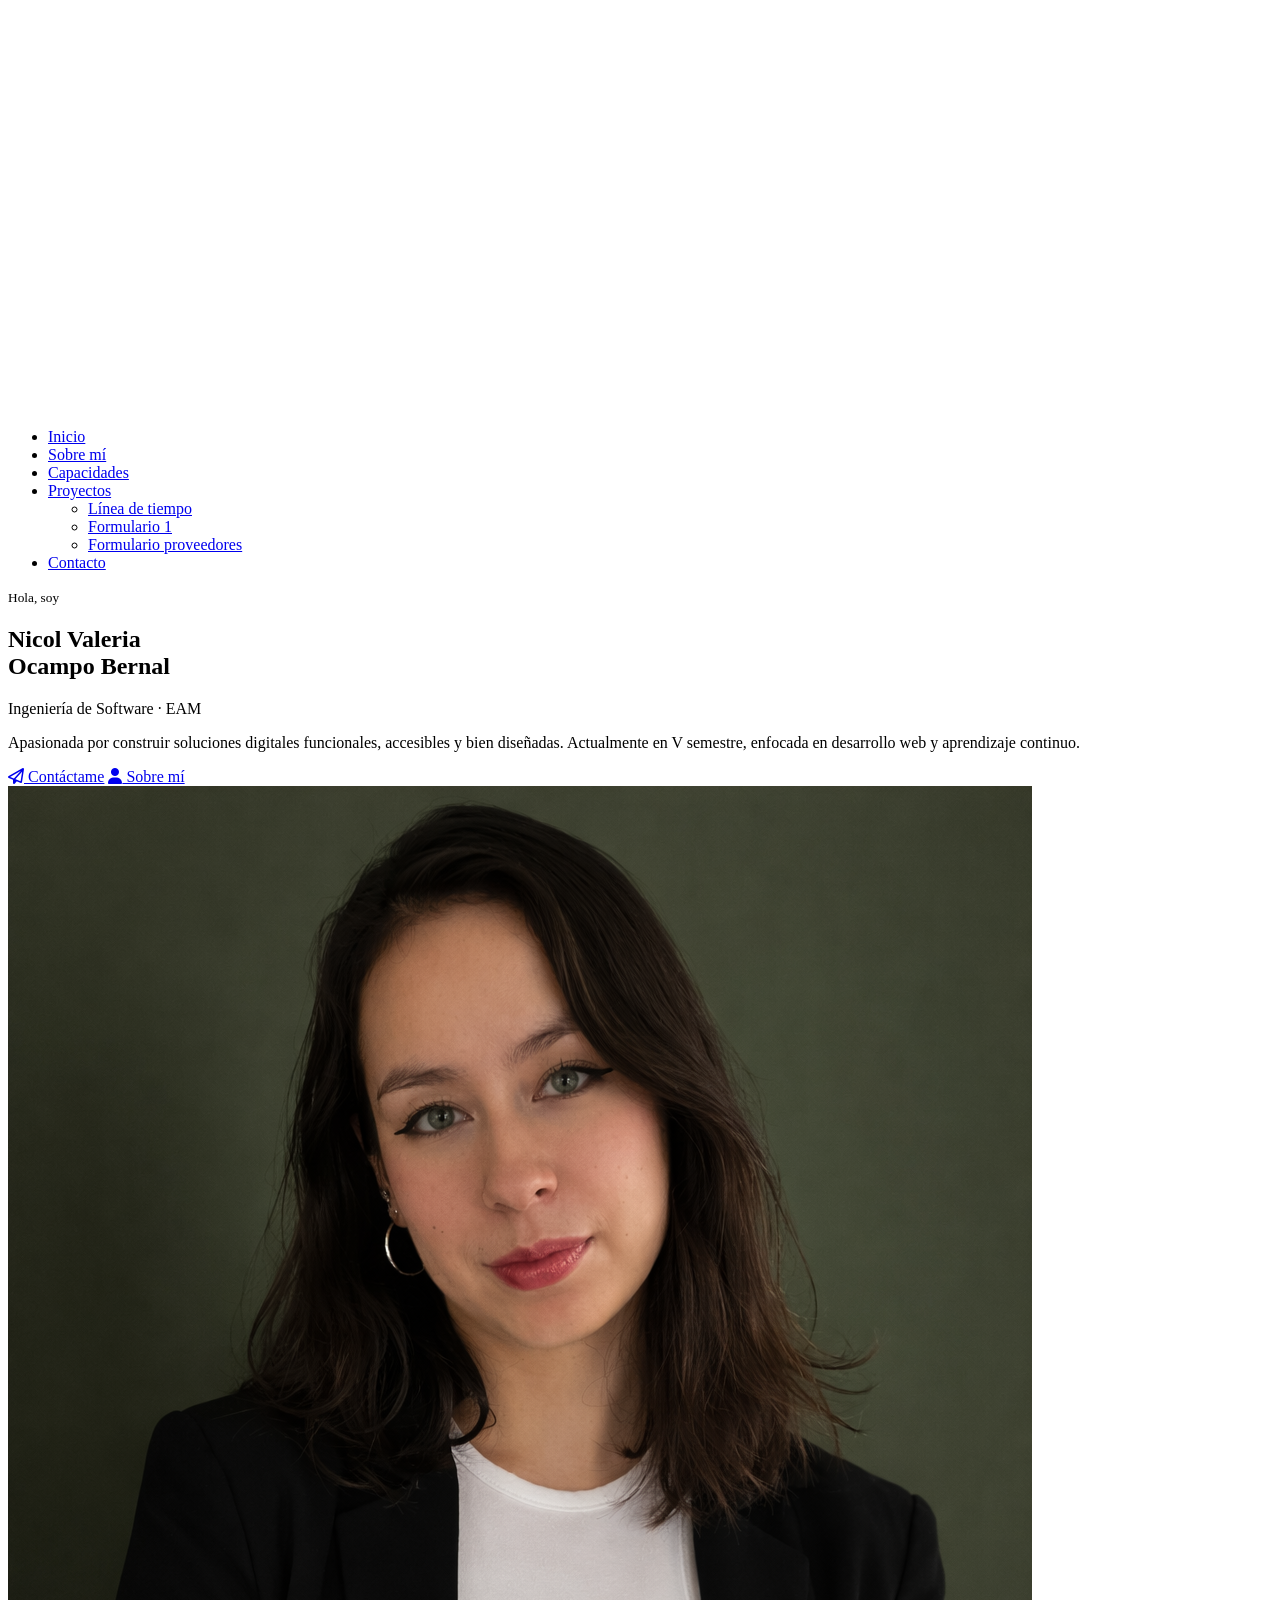
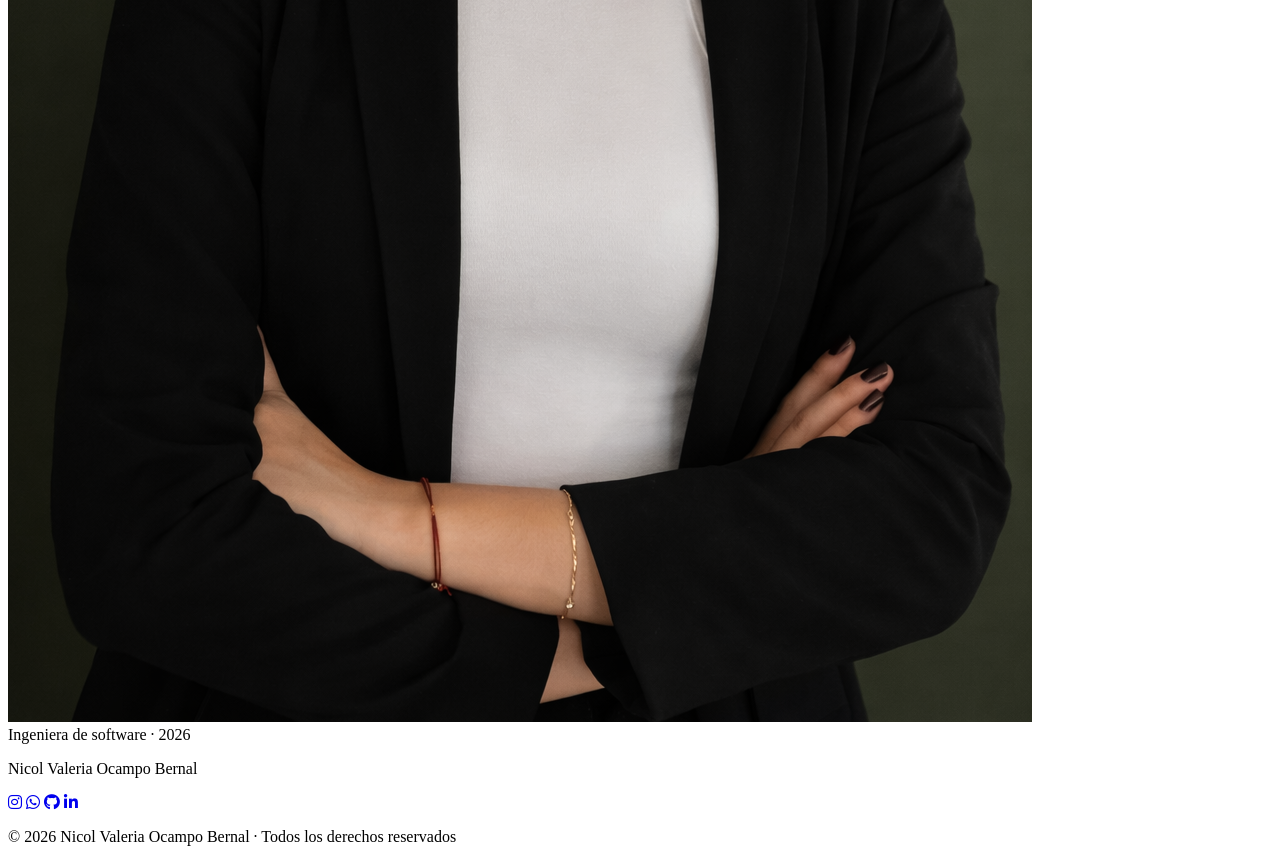
==== commit 4853db06: "intento 5" ====
--- a/index.html
+++ b/index.html
@@ -14,33 +14,28 @@
 <header>
     <div class="header-inner">
         <div class="header-logo">
-            <img src="/Portafolio-web/img/NVverde.png" alt="Logo">
+            <img src="./img/NVverde.png" alt="Logo">
         </div>
-
         <nav aria-label="Navegación principal">
             <ul>
-                <li><a href="/Portafolio-web/index.html">Inicio</a></li>
-                <li><a href="/Portafolio-web/html/sobre-mi.html">Sobre mí</a></li>
-                <li><a href="/Portafolio-web/html/capacidades.html">Capacidades</a></li>
-
+                <li><a href="index.html">Inicio</a></li>
+                <li><a href="./html/sobre-mi.html">Sobre mí</a></li>
+                <li><a href="./html/capacidades.html">Capacidades</a></li>
                 <li class="has-submenu">
-                    <a href="/Portafolio-web/html/proyectos.html" aria-haspopup="true">Proyectos</a>
+                    <a href="./html/proyectos.html">Proyectos</a>
                     <ul class="submenu" role="menu">
                         <li role="menuitem">
-                            <a href="/Portafolio-web/html/proyectos.html#proyectos" onclick="showTab('p1')">Línea de tiempo</a>
+                            <a href="./html/proyectos.html#proyectos">Línea de tiempo</a>
                         </li>
                         <li role="menuitem">
-                            <a href="/Portafolio-web/html/proyectos.html#proyectos" onclick="showTab('p2')">Formulario 1</a>
+                            <a href="./html/proyectos.html#proyectos">Formulario 1</a>
                         </li>
                         <li role="menuitem">
-                            <a href="/Portafolio-web/html/proyectos.html#proyectos" onclick="showTab('p3')">Formulario proveedores</a>
+                            <a href="./html/proyectos.html#proyectos">Formulario proveedores</a>
                         </li>
                     </ul>
                 </li>
-
-                <li class="nav-cta">
-                    <a href="/Portafolio-web/html/contacto.html">Contacto</a>
-                </li>
+                <li class="nav-cta"><a href="./html/contacto.html">Contacto</a></li>
             </ul>
         </nav>
     </div>
